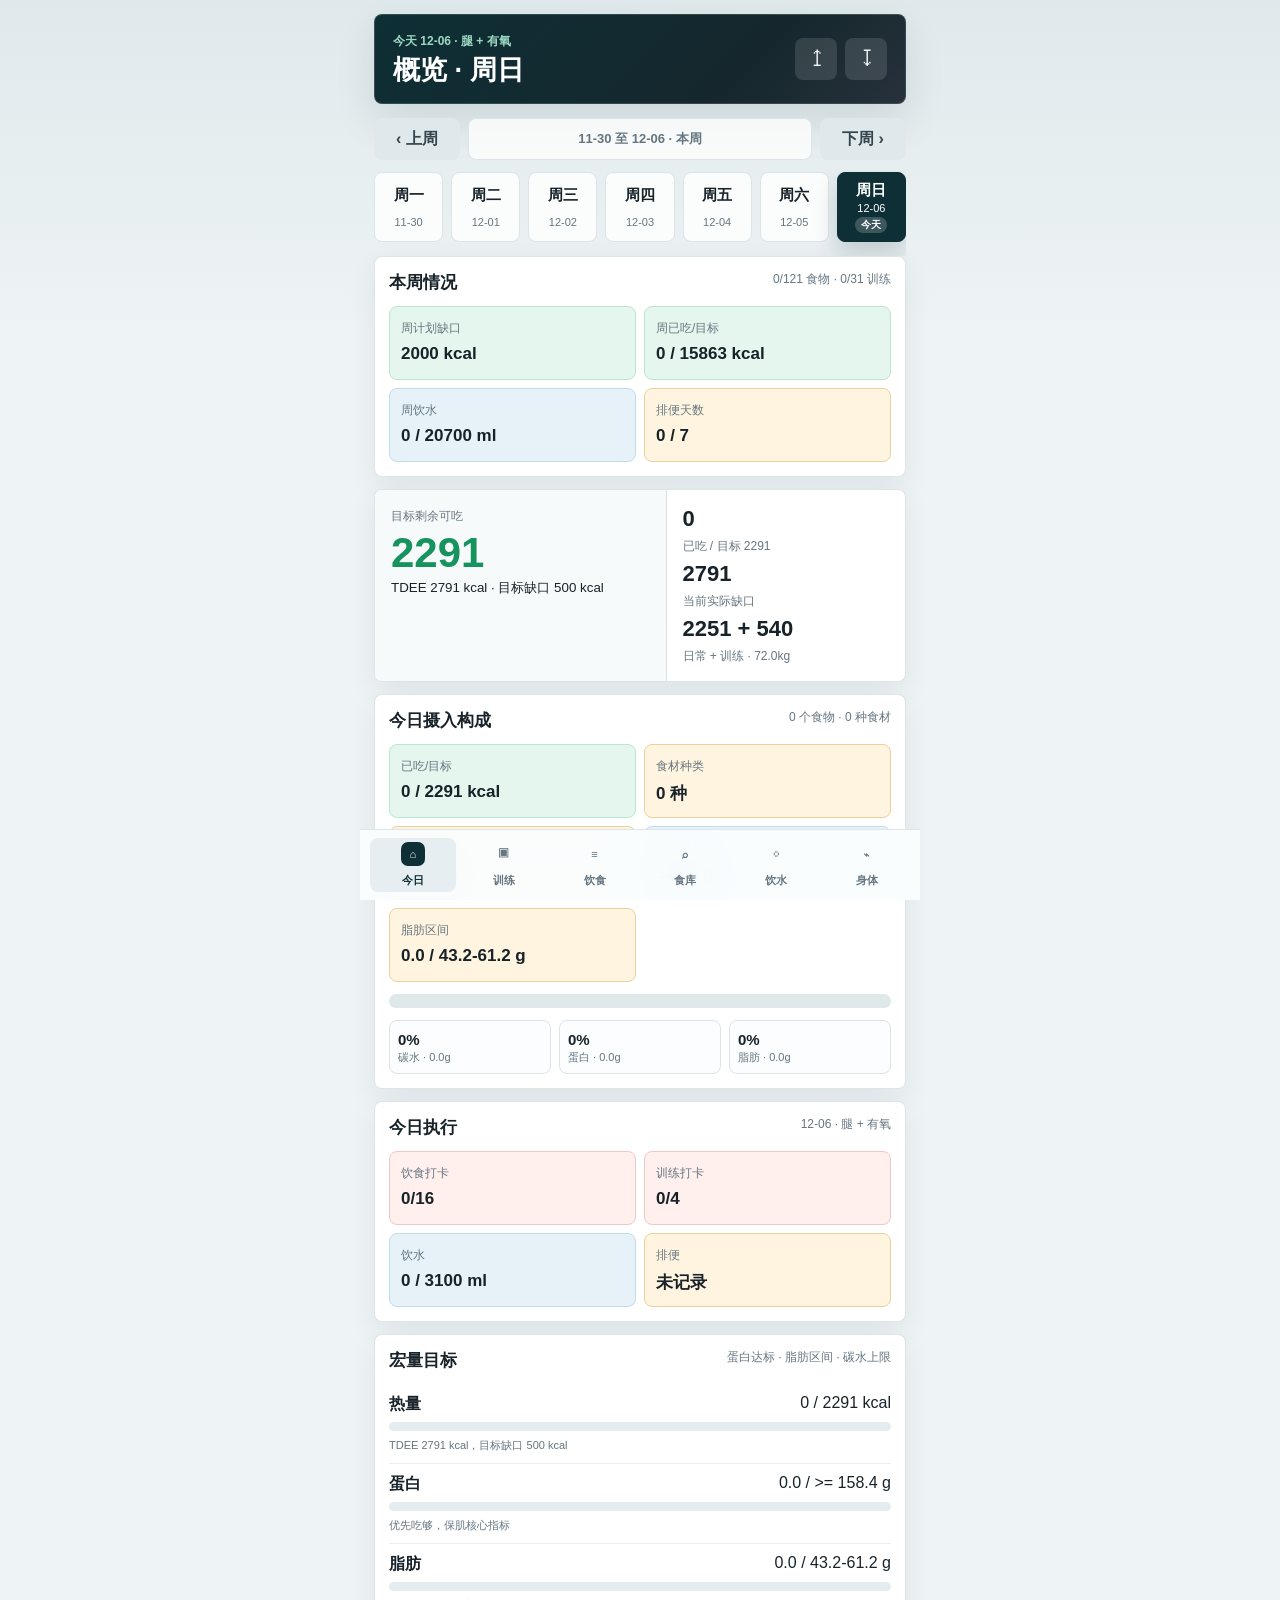
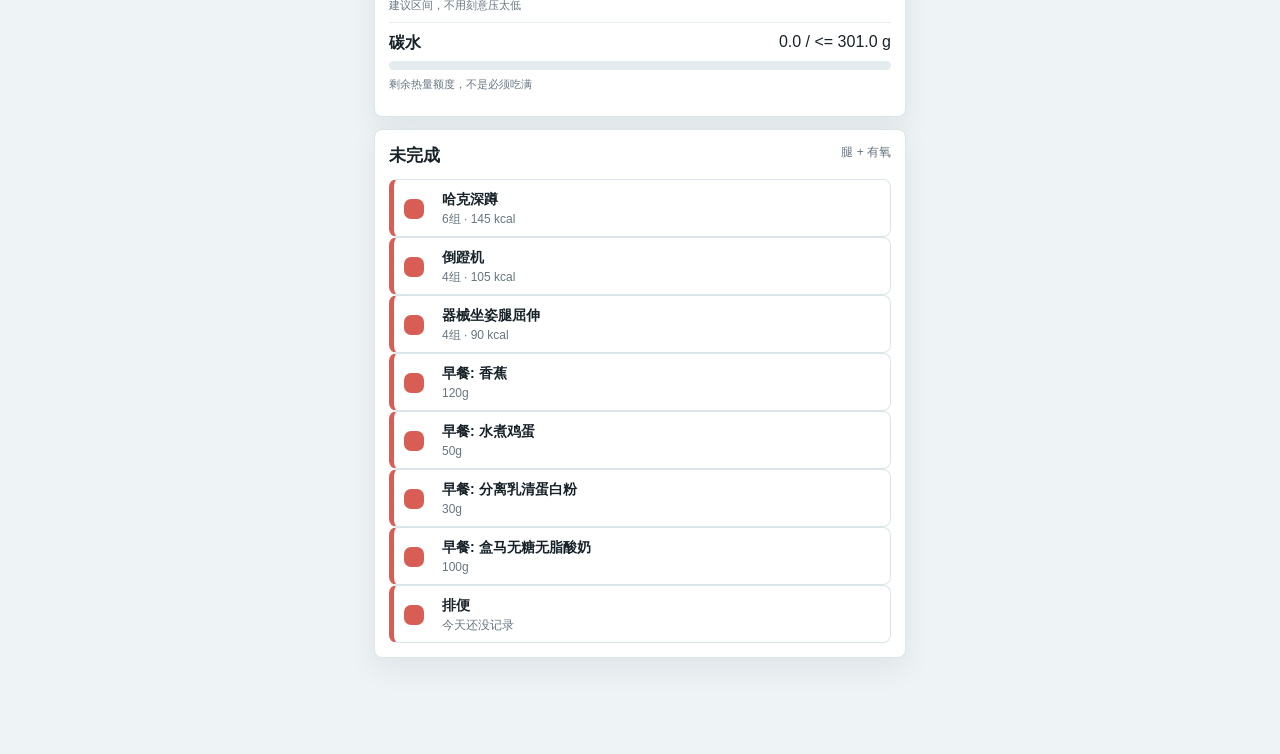
==== cutting-tracker/index.html @ 2b7ff389 "Simplify water tracking" ====
<!doctype html>
<html lang="zh-CN">
  <head>
    <meta charset="utf-8" />
    <meta name="viewport" content="width=device-width, initial-scale=1, viewport-fit=cover" />
    <meta name="theme-color" content="#0d2f35" />
    <title>减脂打卡</title>
    <link rel="manifest" href="./manifest.json" />
    <link rel="stylesheet" href="./styles.css?v=24" />
  </head>
  <body>
    <main id="app" class="app-shell">
      <header class="topbar">
        <div>
          <p class="kicker" id="dateContext">一周减脂记录</p>
          <h1 id="pageTitle">今日</h1>
        </div>
        <div class="top-actions">
          <button id="importBtn" class="icon-button" type="button" aria-label="导入Excel">
            <span aria-hidden="true">↥</span>
          </button>
          <button id="exportBtn" class="icon-button" type="button" aria-label="导出Excel">
            <span aria-hidden="true">↧</span>
          </button>
        </div>
      </header>

      <input id="importFile" type="file" accept=".xlsx,.json,application/vnd.openxmlformats-officedocument.spreadsheetml.sheet,application/json" hidden />

      <section class="weekbar" aria-label="选择周">
        <button id="prevWeek" class="plain-button" type="button">‹ 上周</button>
        <button id="weekLabel" class="week-label" type="button" aria-label="回到当前周"></button>
        <button id="nextWeek" class="plain-button" type="button">下周 ›</button>
      </section>

      <section class="date-strip" aria-label="选择日期" id="dateStrip"></section>

      <section id="view" class="view"></section>

      <nav class="tabbar" aria-label="主导航">
        <button class="tab is-active" data-tab="today" type="button">
          <span class="tab-icon">⌂</span><span>今日</span>
        </button>
        <button class="tab" data-tab="training" type="button">
          <span class="tab-icon">▣</span><span>训练</span>
        </button>
        <button class="tab" data-tab="meals" type="button">
          <span class="tab-icon">≡</span><span>饮食</span>
        </button>
        <button class="tab" data-tab="library" type="button">
          <span class="tab-icon">⌕</span><span>食库</span>
        </button>
        <button class="tab" data-tab="water" type="button">
          <span class="tab-icon">◌</span><span>饮水</span>
        </button>
        <button class="tab" data-tab="body" type="button">
          <span class="tab-icon">⌁</span><span>身体</span>
        </button>
      </nav>
    </main>

    <template id="progressTemplate">
      <div class="progress">
        <span class="progress-fill"></span>
      </div>
    </template>

    <script src="./app.js?v=24"></script>
  </body>
</html>
---- cutting-tracker/styles.css ----
:root {
  --bg: #eef3f5;
  --surface: #ffffff;
  --surface-2: #f7fafb;
  --ink: #172229;
  --muted: #667681;
  --line: #dbe4e8;
  --deep: #0d2f35;
  --deep-2: #183e45;
  --green: #16935f;
  --green-soft: #e5f6ee;
  --red: #d85d55;
  --red-soft: #fff0ee;
  --blue: #2878a8;
  --blue-soft: #e6f2f8;
  --amber: #ba7a1d;
  --amber-soft: #fff4df;
  --shadow: 0 18px 42px rgba(20, 41, 50, 0.11);
}

* { box-sizing: border-box; }

html,
body {
  margin: 0;
  min-height: 100%;
  background: linear-gradient(180deg, #dfe9eb 0, var(--bg) 330px);
  color: var(--ink);
  font-family: -apple-system, BlinkMacSystemFont, "Segoe UI", sans-serif;
  letter-spacing: 0;
}

button,
input,
select { font: inherit; }

button { -webkit-tap-highlight-color: transparent; }
h1, h2, h3, p { margin: 0; }
h1 { font-size: 27px; line-height: 1.08; }

.app-shell {
  width: min(100%, 560px);
  min-height: 100vh;
  margin: 0 auto;
  padding: max(14px, env(safe-area-inset-top)) 14px calc(96px + env(safe-area-inset-bottom));
}

.topbar {
  display: flex;
  justify-content: space-between;
  align-items: center;
  gap: 14px;
  padding: 18px;
  border: 1px solid rgba(255, 255, 255, 0.14);
  border-radius: 8px;
  background: linear-gradient(135deg, var(--deep), #15272d 68%, #27313b);
  color: #fff;
  box-shadow: var(--shadow);
}

.kicker {
  margin: 0 0 6px;
  color: #9bd7c0;
  font-size: 12px;
  font-weight: 850;
}

.top-actions {
  display: flex;
  gap: 8px;
}

.icon-button,
.plain-button,
.date-pill,
.tab,
.task,
.food-check,
.quick-water,
.primary-button,
.food-actions button,
.food-chip,
.estimate-button {
  border: 0;
  cursor: pointer;
}

.icon-button {
  width: 42px;
  height: 42px;
  border-radius: 8px;
  background: rgba(255, 255, 255, 0.12);
  color: #fff;
  font-size: 22px;
}

.weekbar {
  display: grid;
  grid-template-columns: 86px 1fr 86px;
  gap: 8px;
  align-items: center;
  margin: 14px 0 10px;
}

.plain-button,
.primary-button {
  min-height: 42px;
  border-radius: 8px;
  font-weight: 850;
}

.plain-button {
  background: #dfe8eb;
  color: #34454d;
}

.danger-button {
  background: var(--red-soft);
  color: var(--red);
}

.week-label {
  height: 42px;
  display: grid;
  place-items: center;
  border: 1px solid var(--line);
  border-radius: 8px;
  background: rgba(255, 255, 255, 0.78);
  color: var(--muted);
  font-size: 13px;
  font-weight: 850;
  cursor: pointer;
}

.primary-button {
  background: var(--deep);
  color: #fff;
}

.full-button { width: 100%; }

.date-strip {
  display: grid;
  grid-auto-flow: column;
  grid-auto-columns: minmax(66px, 1fr);
  gap: 8px;
  overflow-x: auto;
  padding: 2px 0 14px;
  scroll-behavior: smooth;
  scroll-padding-inline: 42%;
  scroll-snap-type: x proximity;
  scrollbar-width: none;
}

.date-strip::-webkit-scrollbar { display: none; }

.date-pill {
  min-height: 62px;
  border-radius: 8px;
  border: 1px solid var(--line);
  background: rgba(255, 255, 255, 0.82);
  color: var(--muted);
  display: grid;
  place-items: center;
  gap: 2px;
  padding: 8px 6px;
  scroll-snap-align: center;
}

.date-pill strong { color: var(--ink); font-size: 15px; }
.date-pill span { font-size: 11px; }
.date-pill.is-active {
  background: var(--deep);
  border-color: var(--deep);
  color: #fff;
  box-shadow: 0 12px 24px rgba(13, 47, 53, 0.18);
}
.date-pill.is-active strong { color: #fff; }
.date-pill em {
  margin-top: 1px;
  padding: 1px 6px;
  border-radius: 999px;
  background: var(--blue-soft);
  color: var(--blue);
  font-size: 10px;
  font-style: normal;
  font-weight: 900;
}
.date-pill.is-active em {
  background: rgba(255, 255, 255, 0.2);
  color: #fff;
}
.date-pill.is-today:not(.is-active) { border-color: rgba(40, 120, 168, 0.45); }

.view,
.stack {
  display: grid;
  gap: 12px;
}

.panel,
.meal-card,
.score-panel {
  border: 1px solid rgba(219, 228, 232, 0.96);
  border-radius: 8px;
  background: rgba(255, 255, 255, 0.96);
  box-shadow: 0 10px 30px rgba(20, 41, 50, 0.07);
}

.panel,
.meal-card { padding: 14px; }

.score-panel {
  display: grid;
  grid-template-columns: 1.1fr 0.9fr;
  overflow: hidden;
}

.score-main,
.score-side { padding: 16px; }

.score-main {
  background: var(--surface-2);
  border-right: 1px solid var(--line);
}

.score-main span,
.score-side span,
.mini span,
.field span,
.muted {
  color: var(--muted);
  font-size: 12px;
}

.score-main strong {
  display: block;
  margin: 7px 0 4px;
  font-size: 42px;
  line-height: 1;
}

.score-main.good strong { color: var(--green); }
.score-main.bad strong { color: var(--red); }

.score-side {
  display: grid;
  align-content: center;
  gap: 6px;
}

.score-side b { font-size: 22px; }

.section-title,
.meal-head {
  display: flex;
  justify-content: space-between;
  align-items: flex-start;
  gap: 10px;
  margin-bottom: 12px;
}

.section-title h2,
.meal-head h3 { font-size: 17px; }

.section-title small,
.meal-head small {
  color: var(--muted);
  font-size: 12px;
  line-height: 1.35;
}

.meal-actions {
  display: flex;
  align-items: flex-start;
  gap: 6px;
}

.estimate-button {
  min-height: 28px;
  padding: 5px 9px;
  border-radius: 999px;
  background: var(--deep);
  color: #fff;
  white-space: nowrap;
  font-size: 12px;
  font-weight: 850;
}

.estimate-button.is-active {
  background: var(--blue);
}

.metric-grid {
  display: grid;
  grid-template-columns: repeat(2, 1fr);
  gap: 8px;
}

.mini {
  min-height: 74px;
  padding: 11px;
  border-radius: 8px;
  border: 1px solid var(--line);
  background: var(--surface-2);
}

.mini b {
  display: block;
  margin-top: 7px;
  font-size: 17px;
}

.mini.green { background: var(--green-soft); border-color: #bae7cf; }
.mini.red { background: var(--red-soft); border-color: #f0c8c3; }
.mini.blue { background: var(--blue-soft); border-color: #c1ddea; }
.mini.amber { background: var(--amber-soft); border-color: #ead09c; }

.overview-panel {
  display: grid;
  gap: 12px;
}

.overview-panel .section-title {
  margin-bottom: 0;
}

.overview-grid {
  display: grid;
  grid-template-columns: repeat(2, 1fr);
  gap: 8px;
}

.macro-split {
  height: 14px;
  display: flex;
  overflow: hidden;
  border-radius: 999px;
  background: #e5ecef;
}

.macro-split span {
  display: block;
  min-width: 0;
  height: 100%;
}

.macro-split .carb { background: var(--blue); }
.macro-split .protein { background: var(--green); }
.macro-split .fat { background: var(--amber); }

.empty-split span {
  width: 100%;
  background: #dfe8eb;
}

.macro-ratio-grid {
  display: grid;
  grid-template-columns: repeat(3, 1fr);
  gap: 8px;
}

.macro-ratio-grid span {
  min-height: 46px;
  padding: 9px 8px;
  border: 1px solid var(--line);
  border-radius: 8px;
  background: #fbfdfe;
  color: var(--muted);
  font-size: 11px;
  line-height: 1.3;
}

.macro-ratio-grid b {
  display: block;
  color: var(--ink);
  font-size: 15px;
}

.macro-line {
  display: grid;
  gap: 7px;
  padding: 10px 0;
  border-bottom: 1px solid #e9eff1;
}

.macro-line:last-child { border-bottom: 0; }

.macro-line > div:first-child {
  display: flex;
  justify-content: space-between;
  gap: 10px;
}

.macro-line em {
  color: var(--muted);
  font-size: 11px;
  font-style: normal;
  line-height: 1.35;
}

.progress {
  height: 9px;
  overflow: hidden;
  border-radius: 999px;
  background: #e5ecef;
}

.progress-fill {
  display: block;
  height: 100%;
  border-radius: inherit;
  background: linear-gradient(90deg, var(--blue), var(--green));
}

.task-list { display: grid; gap: 8px; }

.task,
.food-task,
.exercise-task,
.status-row {
  width: 100%;
  min-height: 58px;
  display: grid;
  grid-template-columns: 28px 1fr auto;
  align-items: center;
  gap: 10px;
  border-radius: 8px;
  padding: 10px 10px 9px;
  text-align: left;
  position: relative;
  overflow: hidden;
}

.task.todo,
.food-task.todo,
.exercise-task.todo,
.status-row.todo {
  background: #fff;
  border: 1px solid var(--line);
  border-left: 5px solid var(--red);
}

.task.done,
.food-task.done,
.exercise-task.done,
.status-row.done {
  background: #fff;
  border: 1px solid #c7ead6;
  border-left: 5px solid var(--green);
}

.task-dot,
.status-row > span {
  width: 20px;
  height: 20px;
  border-radius: 7px;
  background: var(--red);
  display: grid;
  place-items: center;
}

.done .task-dot,
.status-row.done > span { background: var(--green); }

.done .task-dot::after,
.status-row.done > span::after {
  content: "✓";
  color: #fff;
  font-size: 13px;
  font-weight: 900;
}

.task-text b,
.food-main b,
.status-row b {
  display: block;
  color: var(--ink);
  font-size: 14px;
}

.task-text small,
.food-main small,
.status-row small {
  display: block;
  margin-top: 2px;
  color: var(--muted);
  font-size: 12px;
  line-height: 1.35;
}

.task-badge,
.badge {
  min-width: 44px;
  padding: 5px 8px;
  border-radius: 999px;
  background: #edf3f5;
  color: var(--ink);
  text-align: center;
  font-size: 12px;
  font-weight: 850;
}

.badge.ok { background: var(--green-soft); color: var(--green); }
.badge.warn { background: var(--red-soft); color: var(--red); }

.food-task,
.exercise-task { grid-template-columns: 28px 1fr auto; }

.food-check {
  background: transparent;
  padding: 0;
}

.food-actions {
  display: flex;
  gap: 5px;
  align-self: start;
}

.food-actions button {
  min-width: 30px;
  height: 30px;
  border-radius: 7px;
  background: #edf3f5;
  color: var(--ink);
  font-weight: 850;
}

.exercise-actions button {
  min-width: 44px;
  padding: 0 7px;
  font-size: 12px;
}

.edit-details { grid-column: 2 / -1; }

.edit-details summary,
.nutrition-details summary {
  width: max-content;
  margin-top: 2px;
  padding: 5px 10px;
  border-radius: 999px;
  background: #edf3f5;
  color: var(--deep);
  font-size: 12px;
  font-weight: 850;
  cursor: pointer;
}

.edit-details[open] summary,
.nutrition-details[open] summary { margin-bottom: 10px; }

.form-grid {
  display: grid;
  grid-template-columns: repeat(2, 1fr);
  gap: 10px;
}

.add-exercise-form {
  margin-top: 14px;
  padding-top: 14px;
  border-top: 1px solid var(--line);
}

.field {
  display: grid;
  gap: 6px;
}

.field input,
.field select {
  width: 100%;
  height: 44px;
  border: 1px solid var(--line);
  border-radius: 8px;
  background: #fbfdfe;
  color: var(--ink);
  padding: 0 10px;
}

.field input:focus,
.field select:focus {
  border-color: rgba(40, 120, 168, 0.7);
  outline: 3px solid rgba(40, 120, 168, 0.13);
}

.span-2 { grid-column: 1 / -1; }
.soft { background: #f8fbfc; }

.food-entry-form {
  display: grid;
  gap: 12px;
}

.nutrition-details {
  border: 1px solid var(--line);
  border-radius: 8px;
  padding: 10px;
  background: #fbfdfe;
}

.nutrition-grid { margin-top: 8px; }

.estimate-panel {
  display: grid;
  gap: 12px;
  margin: -2px 0 12px;
  padding: 12px;
  border: 1px solid #cfe0e6;
  border-radius: 8px;
  background: linear-gradient(180deg, #f9fcfd, #f1f7f9);
}

.estimate-preview {
  min-height: 44px;
  display: grid;
  align-items: center;
  padding: 10px 12px;
  border-radius: 8px;
  background: var(--blue-soft);
  color: #1c5d82;
  font-size: 13px;
  font-weight: 850;
}

.estimate-actions {
  display: grid;
  grid-template-columns: 92px 1fr;
  gap: 8px;
}

.choice-panel {
  margin: -2px 0 12px;
  border: 1px solid var(--line);
  border-radius: 8px;
  background: #fbfdfe;
  overflow: hidden;
}

.choice-panel summary {
  padding: 10px 12px;
  color: var(--deep);
  font-size: 13px;
  font-weight: 900;
  cursor: pointer;
}

.choice-search {
  display: grid;
  gap: 6px;
  padding: 0 10px 6px;
}

.choice-search span {
  color: var(--muted);
  font-size: 12px;
}

.choice-search input {
  width: 100%;
  height: 40px;
  border: 1px solid var(--line);
  border-radius: 8px;
  background: #fff;
  color: var(--ink);
  padding: 0 10px;
}

.choice-search-meta {
  padding: 0 10px 8px;
  color: var(--muted);
  font-size: 12px;
}

.choice-list {
  display: grid;
  gap: 8px;
  max-height: 360px;
  overflow: auto;
  padding: 0 10px 10px;
}

.choice-row {
  display: grid;
  grid-template-columns: 1fr 52px;
  align-items: center;
  gap: 8px;
  padding: 10px;
  border: 1px solid #e2ebef;
  border-radius: 8px;
  background: #fff;
}

.choice-row.is-hidden {
  display: none;
}

.choice-row b,
.choice-row small {
  display: block;
}

.choice-row b {
  font-size: 13px;
}

.choice-row small {
  margin-top: 3px;
  color: var(--muted);
  font-size: 12px;
  line-height: 1.35;
}

.choice-row button {
  min-height: 32px;
  border: 0;
  border-radius: 7px;
  background: var(--green);
  color: #fff;
  font-size: 12px;
  font-weight: 900;
  cursor: pointer;
}

.food-preview {
  min-height: 46px;
  display: grid;
  align-items: center;
  padding: 10px 12px;
  border-radius: 8px;
  border: 1px solid var(--line);
  background: var(--surface-2);
  color: var(--muted);
  font-size: 13px;
  font-weight: 750;
}

.food-preview.ok {
  background: var(--green-soft);
  border-color: #b8e5cc;
  color: #116c49;
}

.food-preview.warn {
  background: var(--amber-soft);
  border-color: #e8cb91;
  color: #865711;
}

.chip-row {
  display: flex;
  gap: 8px;
  overflow-x: auto;
  padding-bottom: 2px;
  scrollbar-width: none;
}

.chip-row::-webkit-scrollbar { display: none; }

.food-chip {
  flex: 0 0 auto;
  min-height: 34px;
  padding: 0 12px;
  border-radius: 999px;
  background: #e8eff2;
  color: #31444d;
  font-size: 12px;
  font-weight: 850;
}

.library-list {
  display: grid;
  gap: 8px;
}

.library-row {
  padding: 10px;
  border: 1px solid var(--line);
  border-radius: 8px;
  background: #fff;
}

.library-row.is-hidden {
  display: none;
}

.library-row summary {
  display: block;
  cursor: pointer;
  list-style: none;
}

.library-row summary::-webkit-details-marker {
  display: none;
}

.library-row summary::after {
  content: "编辑";
  float: right;
  margin-left: 10px;
  padding: 4px 8px;
  border-radius: 999px;
  background: #edf3f5;
  color: var(--deep);
  font-size: 11px;
  font-weight: 900;
}

.library-row[open] summary {
  margin-bottom: 12px;
}

.library-row[open] summary::after {
  content: "收起";
}

.library-row b,
.library-row small {
  display: block;
}

.library-row small {
  margin-top: 3px;
  color: var(--muted);
  font-size: 12px;
}

.library-editor-panel {
  display: grid;
  gap: 12px;
}

.library-editor-panel .section-title,
.library-search,
.add-library-details {
  margin-bottom: 0;
}

.library-food-form {
  margin-top: 10px;
}

.full-library-list {
  max-height: none;
}

.switch-row {
  display: flex;
  align-items: center;
  gap: 10px;
  min-height: 44px;
  padding: 0 10px;
  border: 1px solid var(--line);
  border-radius: 8px;
  background: #fbfdfe;
  font-weight: 800;
}

.quick-grid {
  display: grid;
  grid-template-columns: repeat(4, 1fr);
  gap: 8px;
}

.quick-water {
  min-height: 44px;
  border-radius: 8px;
  background: var(--blue);
  color: #fff;
  font-weight: 900;
}

.quick-water:nth-child(2) { background: var(--deep); }
.quick-water:nth-child(3) { background: var(--amber); }
.quick-water.danger { background: var(--red); }

.water-log-list {
  display: grid;
  gap: 8px;
}

.water-log-row {
  display: grid;
  grid-template-columns: 1fr auto auto;
  align-items: center;
  gap: 10px;
  min-height: 54px;
  padding: 10px;
  border: 1px solid var(--line);
  border-radius: 8px;
  background: #fbfdfe;
}

.water-log-row b,
.water-log-row small {
  display: block;
}

.water-log-row small {
  margin-top: 2px;
  color: var(--muted);
  font-size: 12px;
}

.water-log-row strong {
  color: var(--deep);
  white-space: nowrap;
}

.water-log-row button {
  min-height: 32px;
  border: 0;
  border-radius: 7px;
  background: var(--red-soft);
  color: var(--red);
  font-weight: 850;
  cursor: pointer;
}

.chart-wrap {
  height: 260px;
  overflow: hidden;
  border: 1px solid #dbe6ea;
  border-radius: 8px;
  background: #f7fafb;
}

canvas {
  display: block;
  width: 100%;
  height: 100%;
}

.empty {
  padding: 22px 8px;
  color: var(--muted);
  text-align: center;
}

.empty.compact { padding: 10px 8px; }

.tabbar {
  position: fixed;
  left: 50%;
  bottom: 0;
  z-index: 20;
  width: min(100%, 560px);
  transform: translateX(-50%);
  display: grid;
  grid-template-columns: repeat(6, 1fr);
  gap: 5px;
  padding: 8px 10px calc(8px + env(safe-area-inset-bottom));
  border-top: 1px solid var(--line);
  background: rgba(250, 253, 254, 0.94);
  backdrop-filter: blur(18px);
}

.tab {
  min-height: 54px;
  border-radius: 8px;
  background: transparent;
  color: var(--muted);
  display: grid;
  place-items: center;
  gap: 2px;
  font-size: 11px;
  font-weight: 800;
}

.tab-icon {
  display: grid;
  place-items: center;
  width: 24px;
  height: 24px;
  border-radius: 7px;
}

.tab.is-active {
  color: var(--deep);
  background: #e6eef1;
}

.tab.is-active .tab-icon {
  background: var(--deep);
  color: #fff;
}

@media (max-width: 390px) {
  .app-shell { padding-left: 10px; padding-right: 10px; }
  h1 { font-size: 24px; }
  .topbar { padding: 16px; }
  .score-panel { grid-template-columns: 1fr; }
  .score-main { border-right: 0; border-bottom: 1px solid var(--line); }
  .quick-grid { grid-template-columns: repeat(2, 1fr); }
  .food-task { grid-template-columns: 26px 1fr auto; }
  .food-actions { grid-column: 3; justify-content: end; }
  .form-grid { grid-template-columns: 1fr; }
  .span-2 { grid-column: 1; }
  .meal-head { align-items: flex-start; }
  .meal-actions { display: grid; justify-items: end; }
  .estimate-actions { grid-template-columns: 1fr; }
  .choice-row { grid-template-columns: 1fr; }
  .tab { font-size: 10px; }
  .overview-grid { grid-template-columns: 1fr; }
  .macro-ratio-grid { grid-template-columns: 1fr; }
}
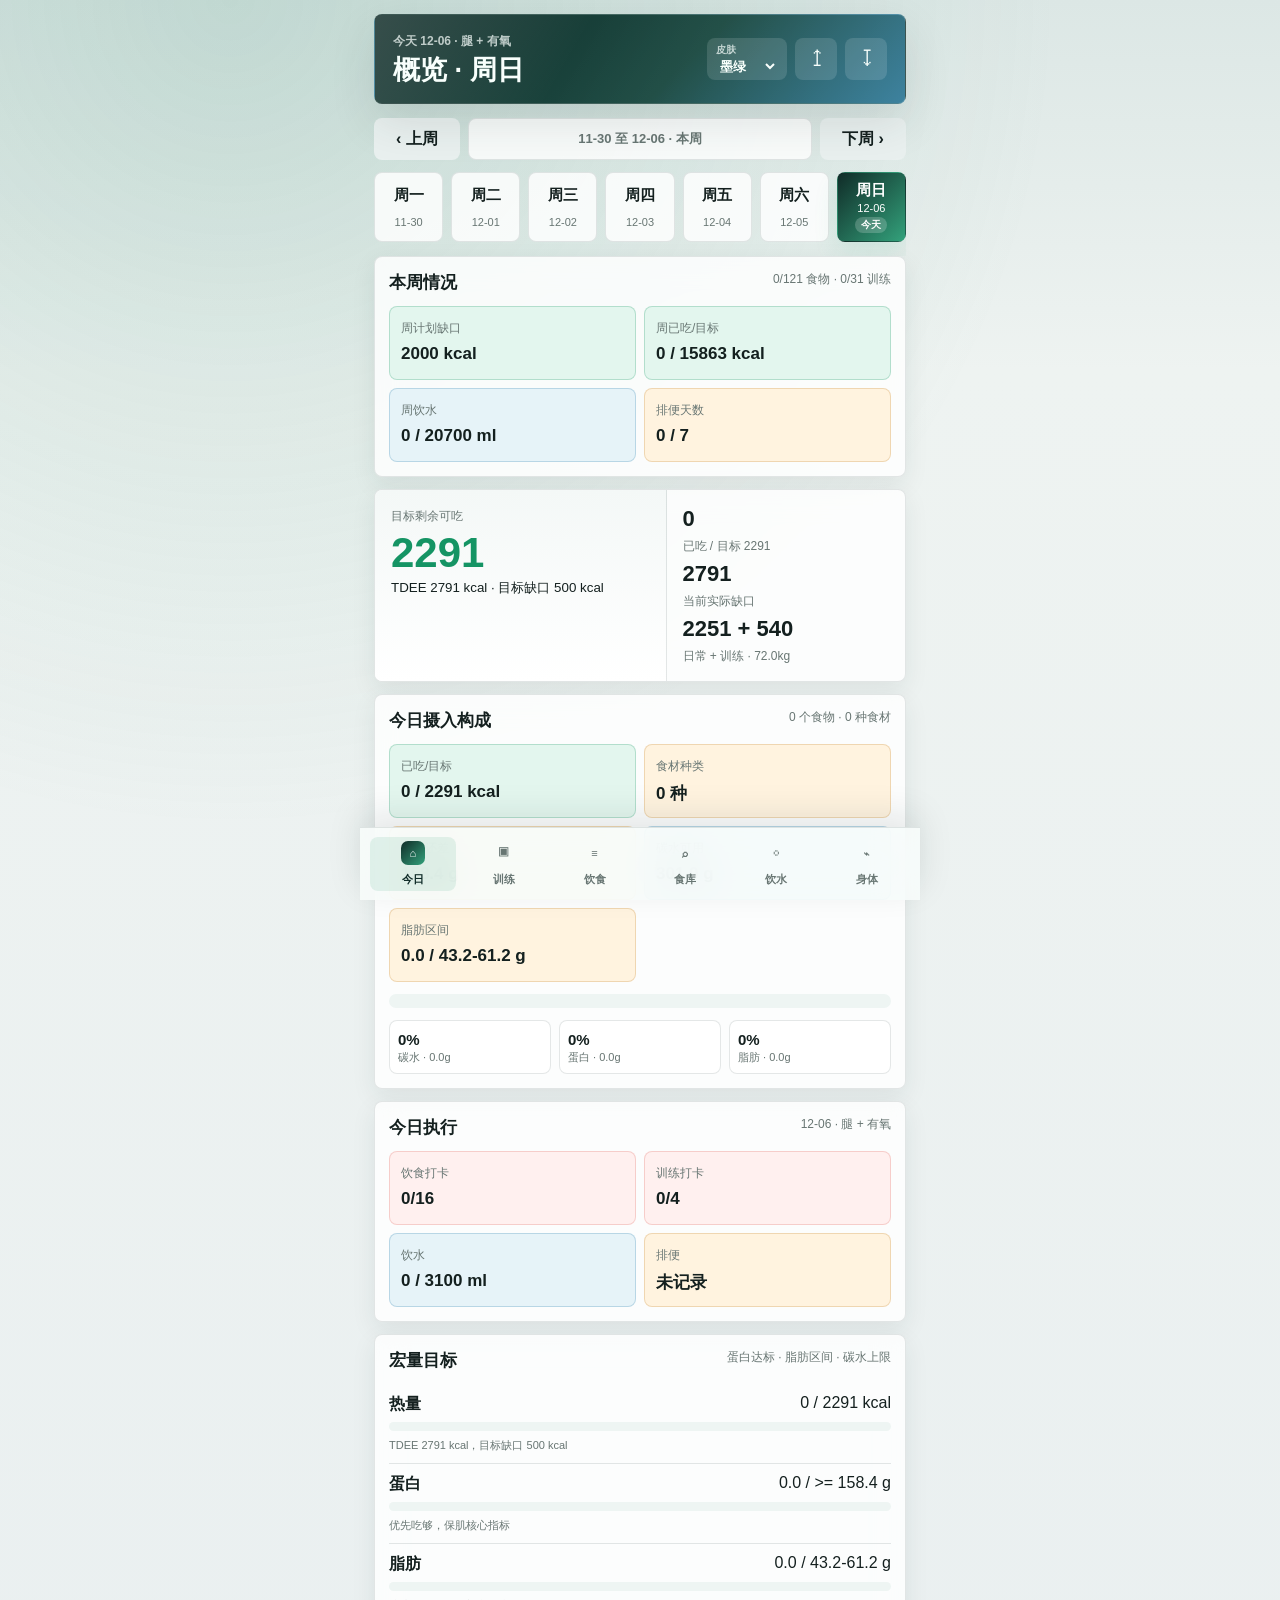
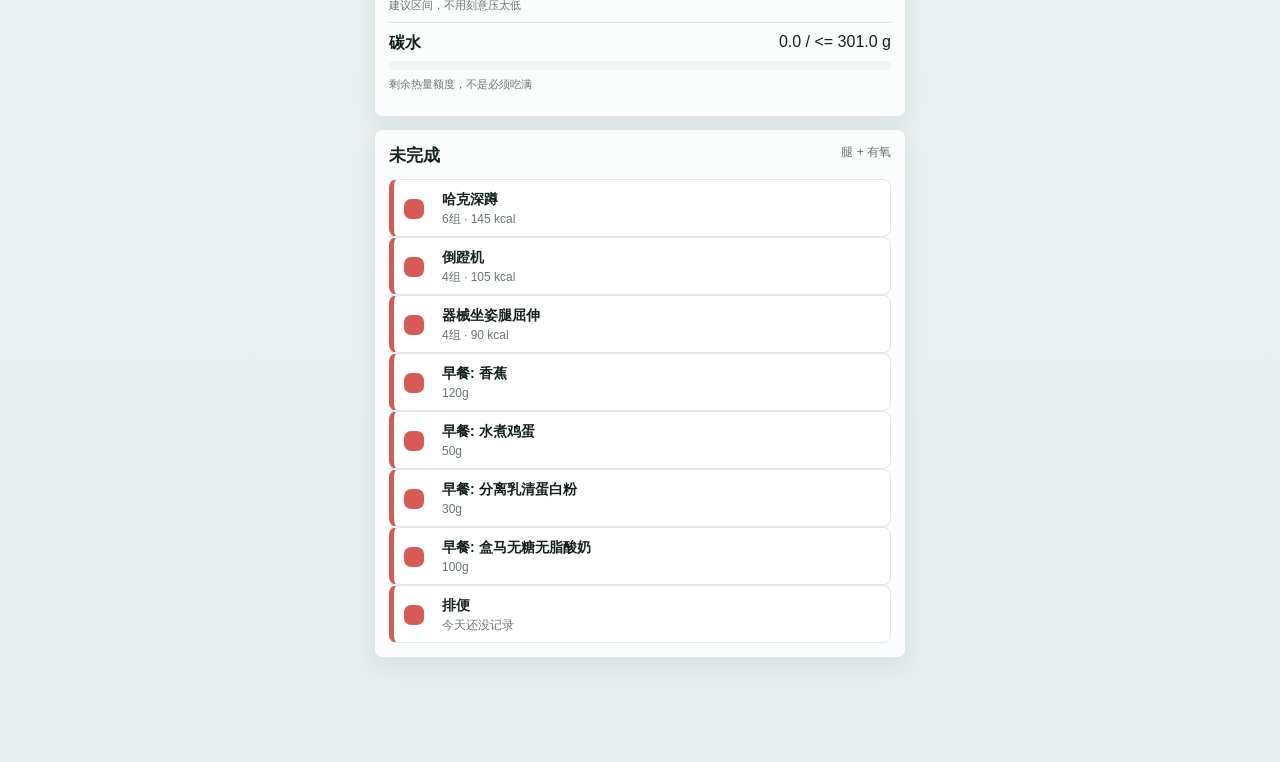
==== commit c17ccd90: "Refresh UI themes" ====
--- a/cutting-tracker/index.html
+++ b/cutting-tracker/index.html
@@ -3,10 +3,10 @@
   <head>
     <meta charset="utf-8" />
     <meta name="viewport" content="width=device-width, initial-scale=1, viewport-fit=cover" />
-    <meta name="theme-color" content="#0d2f35" />
+    <meta name="theme-color" content="#102c28" />
     <title>减脂打卡</title>
     <link rel="manifest" href="./manifest.json" />
-    <link rel="stylesheet" href="./styles.css?v=24" />
+    <link rel="stylesheet" href="./styles.css?v=25" />
   </head>
   <body>
     <main id="app" class="app-shell">
@@ -16,6 +16,15 @@
           <h1 id="pageTitle">今日</h1>
         </div>
         <div class="top-actions">
+          <label class="theme-picker" aria-label="选择皮肤">
+            <span>皮肤</span>
+            <select id="themeSelect">
+              <option value="forest">墨绿</option>
+              <option value="night">曜黑</option>
+              <option value="mist">晨雾</option>
+              <option value="ocean">海蓝</option>
+            </select>
+          </label>
           <button id="importBtn" class="icon-button" type="button" aria-label="导入Excel">
             <span aria-hidden="true">↥</span>
           </button>
@@ -65,6 +74,6 @@
       </div>
     </template>
 
-    <script src="./app.js?v=24"></script>
+    <script src="./app.js?v=25"></script>
   </body>
 </html>
--- a/cutting-tracker/styles.css
+++ b/cutting-tracker/styles.css
@@ -1,33 +1,134 @@
 :root {
-  --bg: #eef3f5;
+  --bg: #e8eef0;
+  --page-bg: radial-gradient(circle at 18% 0, rgba(82, 154, 130, 0.2), transparent 32%),
+    linear-gradient(180deg, #dce7e5 0, #eef3f1 370px, #e8eef0 100%);
   --surface: #ffffff;
-  --surface-2: #f7fafb;
-  --ink: #172229;
-  --muted: #667681;
-  --line: #dbe4e8;
-  --deep: #0d2f35;
-  --deep-2: #183e45;
-  --green: #16935f;
-  --green-soft: #e5f6ee;
-  --red: #d85d55;
-  --red-soft: #fff0ee;
-  --blue: #2878a8;
-  --blue-soft: #e6f2f8;
-  --amber: #ba7a1d;
+  --surface-2: #f4f8f7;
+  --surface-3: #eef5f3;
+  --glass: rgba(255, 255, 255, 0.82);
+  --ink: #14201f;
+  --muted: #687673;
+  --line: rgba(37, 62, 58, 0.12);
+  --deep: #102c28;
+  --deep-2: #1d4b43;
+  --green: #159464;
+  --green-soft: #e3f6ee;
+  --red: #d65b55;
+  --red-soft: #fff0ef;
+  --blue: #287aa4;
+  --blue-soft: #e6f3f8;
+  --amber: #b67822;
+  --amber-soft: #fff3df;
+  --accent: #33a17b;
+  --accent-2: #2d7897;
+  --accent-soft: rgba(51, 161, 123, 0.12);
+  --topbar: linear-gradient(135deg, #102c28 0%, #1d4b43 58%, #2d7897 100%);
+  --topbar-text: #f8fffc;
+  --topbar-muted: rgba(248, 255, 252, 0.72);
+  --button-surface: #e9f0ef;
+  --shadow: 0 18px 46px rgba(30, 50, 47, 0.12);
+  --shadow-soft: 0 8px 24px rgba(30, 50, 47, 0.08);
+  --nav-bg: rgba(248, 252, 251, 0.88);
+}
+
+* { box-sizing: border-box; }
+
+body[data-theme="night"] {
+  --bg: #0f1517;
+  --page-bg: radial-gradient(circle at 10% -8%, rgba(62, 154, 118, 0.28), transparent 36%),
+    linear-gradient(180deg, #111b1d 0, #0f1517 55%, #121719 100%);
+  --surface: #192224;
+  --surface-2: #121a1c;
+  --surface-3: #202b2e;
+  --glass: rgba(25, 34, 36, 0.82);
+  --ink: #edf7f4;
+  --muted: #9baaa6;
+  --line: rgba(226, 240, 235, 0.12);
+  --deep: #10211f;
+  --deep-2: #245247;
+  --green: #3ccc8b;
+  --green-soft: rgba(60, 204, 139, 0.14);
+  --red: #ff7d73;
+  --red-soft: rgba(255, 125, 115, 0.14);
+  --blue: #6ab4d7;
+  --blue-soft: rgba(106, 180, 215, 0.14);
+  --amber: #e2a84a;
+  --amber-soft: rgba(226, 168, 74, 0.15);
+  --accent: #3ccc8b;
+  --accent-2: #6ab4d7;
+  --accent-soft: rgba(60, 204, 139, 0.14);
+  --topbar: linear-gradient(135deg, #182425 0%, #203d38 55%, #25384d 100%);
+  --topbar-text: #f5fffb;
+  --topbar-muted: rgba(245, 255, 251, 0.66);
+  --button-surface: #202b2e;
+  --shadow: 0 20px 50px rgba(0, 0, 0, 0.36);
+  --shadow-soft: 0 10px 26px rgba(0, 0, 0, 0.22);
+  --nav-bg: rgba(18, 26, 28, 0.88);
+}
+
+body[data-theme="mist"] {
+  --bg: #edf1f3;
+  --page-bg: radial-gradient(circle at 16% 0, rgba(44, 124, 155, 0.14), transparent 33%),
+    linear-gradient(180deg, #e3ecef 0, #f7f9fa 360px, #edf1f3 100%);
+  --surface: #ffffff;
+  --surface-2: #f6f8f9;
+  --surface-3: #edf3f5;
+  --glass: rgba(255, 255, 255, 0.84);
+  --ink: #172126;
+  --muted: #69757b;
+  --line: rgba(39, 55, 64, 0.12);
+  --deep: #24323a;
+  --deep-2: #365967;
+  --green: #208b68;
+  --green-soft: #e4f4ee;
+  --red: #ce5e6b;
+  --red-soft: #fff0f2;
+  --blue: #2c7c9b;
+  --blue-soft: #e4f2f7;
+  --amber: #b28028;
+  --amber-soft: #fff3dc;
+  --accent: #2c7c9b;
+  --accent-2: #208b68;
+  --accent-soft: rgba(44, 124, 155, 0.12);
+  --topbar: linear-gradient(135deg, #23323a 0%, #2c6174 58%, #208b68 100%);
+}
+
+body[data-theme="ocean"] {
+  --bg: #e6f0f3;
+  --page-bg: radial-gradient(circle at 85% 0, rgba(21, 144, 139, 0.18), transparent 33%),
+    linear-gradient(180deg, #d8e9ee 0, #edf5f6 380px, #e6f0f3 100%);
+  --surface: #ffffff;
+  --surface-2: #f3f8f9;
+  --surface-3: #e9f4f4;
+  --glass: rgba(255, 255, 255, 0.82);
+  --ink: #122329;
+  --muted: #62757b;
+  --line: rgba(20, 64, 73, 0.13);
+  --deep: #0f3a46;
+  --deep-2: #17606b;
+  --green: #15908b;
+  --green-soft: #e2f4f2;
+  --red: #d45d63;
+  --red-soft: #fff0f1;
+  --blue: #237fb3;
+  --blue-soft: #e2f1f9;
+  --amber: #ba842a;
   --amber-soft: #fff4df;
-  --shadow: 0 18px 42px rgba(20, 41, 50, 0.11);
-}
-
-* { box-sizing: border-box; }
+  --accent: #15908b;
+  --accent-2: #237fb3;
+  --accent-soft: rgba(21, 144, 139, 0.12);
+  --topbar: linear-gradient(135deg, #0f3a46 0%, #17606b 55%, #15908b 100%);
+}
 
 html,
 body {
   margin: 0;
   min-height: 100%;
-  background: linear-gradient(180deg, #dfe9eb 0, var(--bg) 330px);
+  background: var(--page-bg);
   color: var(--ink);
   font-family: -apple-system, BlinkMacSystemFont, "Segoe UI", sans-serif;
   letter-spacing: 0;
+  transition: background 180ms ease, color 180ms ease;
 }
 
 button,
@@ -42,7 +143,7 @@
   width: min(100%, 560px);
   min-height: 100vh;
   margin: 0 auto;
-  padding: max(14px, env(safe-area-inset-top)) 14px calc(96px + env(safe-area-inset-bottom));
+  padding: max(14px, env(safe-area-inset-top)) 14px calc(104px + env(safe-area-inset-bottom));
 }
 
 .topbar {
@@ -51,16 +152,26 @@
   align-items: center;
   gap: 14px;
   padding: 18px;
-  border: 1px solid rgba(255, 255, 255, 0.14);
-  border-radius: 8px;
-  background: linear-gradient(135deg, var(--deep), #15272d 68%, #27313b);
-  color: #fff;
+  border: 1px solid rgba(255, 255, 255, 0.18);
+  border-radius: 8px;
+  background: var(--topbar);
+  color: var(--topbar-text);
   box-shadow: var(--shadow);
+  position: relative;
+  overflow: hidden;
+}
+
+.topbar::after {
+  content: "";
+  position: absolute;
+  inset: 0;
+  background: linear-gradient(120deg, rgba(255, 255, 255, 0.16), transparent 38%, rgba(255, 255, 255, 0.08));
+  pointer-events: none;
 }
 
 .kicker {
   margin: 0 0 6px;
-  color: #9bd7c0;
+  color: var(--topbar-muted);
   font-size: 12px;
   font-weight: 850;
 }
@@ -68,7 +179,46 @@
 .top-actions {
   display: flex;
   gap: 8px;
-}
+  align-items: center;
+  position: relative;
+  z-index: 1;
+}
+
+.topbar > div:first-child {
+  position: relative;
+  z-index: 1;
+}
+
+.theme-picker {
+  min-width: 80px;
+  height: 42px;
+  display: grid;
+  gap: 1px;
+  align-content: center;
+  padding: 4px 9px;
+  border-radius: 8px;
+  background: rgba(255, 255, 255, 0.13);
+  color: var(--topbar-text);
+}
+
+.theme-picker span {
+  color: var(--topbar-muted);
+  font-size: 10px;
+  font-weight: 800;
+}
+
+.theme-picker select {
+  width: 100%;
+  border: 0;
+  border-radius: 0;
+  background: transparent;
+  color: inherit;
+  font-size: 13px;
+  font-weight: 900;
+  outline: none;
+}
+
+.theme-picker option { color: #172229; }
 
 .icon-button,
 .plain-button,
@@ -89,10 +239,17 @@
   width: 42px;
   height: 42px;
   border-radius: 8px;
-  background: rgba(255, 255, 255, 0.12);
-  color: #fff;
+  background: rgba(255, 255, 255, 0.13);
+  color: var(--topbar-text);
   font-size: 22px;
-}
+  transition: transform 160ms ease, background 160ms ease;
+}
+
+.icon-button:active,
+.plain-button:active,
+.primary-button:active,
+.quick-water:active,
+.tab:active { transform: translateY(1px); }
 
 .weekbar {
   display: grid;
@@ -110,8 +267,8 @@
 }
 
 .plain-button {
-  background: #dfe8eb;
-  color: #34454d;
+  background: var(--button-surface);
+  color: var(--ink);
 }
 
 .danger-button {
@@ -125,7 +282,7 @@
   place-items: center;
   border: 1px solid var(--line);
   border-radius: 8px;
-  background: rgba(255, 255, 255, 0.78);
+  background: var(--glass);
   color: var(--muted);
   font-size: 13px;
   font-weight: 850;
@@ -133,8 +290,9 @@
 }
 
 .primary-button {
-  background: var(--deep);
+  background: linear-gradient(135deg, var(--deep), var(--accent));
   color: #fff;
+  box-shadow: 0 10px 20px var(--accent-soft);
 }
 
 .full-button { width: 100%; }
@@ -158,7 +316,7 @@
   min-height: 62px;
   border-radius: 8px;
   border: 1px solid var(--line);
-  background: rgba(255, 255, 255, 0.82);
+  background: var(--glass);
   color: var(--muted);
   display: grid;
   place-items: center;
@@ -170,10 +328,10 @@
 .date-pill strong { color: var(--ink); font-size: 15px; }
 .date-pill span { font-size: 11px; }
 .date-pill.is-active {
-  background: var(--deep);
-  border-color: var(--deep);
+  background: linear-gradient(135deg, var(--deep), var(--accent));
+  border-color: transparent;
   color: #fff;
-  box-shadow: 0 12px 24px rgba(13, 47, 53, 0.18);
+  box-shadow: 0 12px 24px var(--accent-soft);
 }
 .date-pill.is-active strong { color: #fff; }
 .date-pill em {
@@ -201,10 +359,11 @@
 .panel,
 .meal-card,
 .score-panel {
-  border: 1px solid rgba(219, 228, 232, 0.96);
-  border-radius: 8px;
-  background: rgba(255, 255, 255, 0.96);
-  box-shadow: 0 10px 30px rgba(20, 41, 50, 0.07);
+  border: 1px solid var(--line);
+  border-radius: 8px;
+  background: var(--glass);
+  box-shadow: var(--shadow-soft);
+  backdrop-filter: blur(14px);
 }
 
 .panel,
@@ -220,7 +379,7 @@
 .score-side { padding: 16px; }
 
 .score-main {
-  background: var(--surface-2);
+  background: linear-gradient(180deg, var(--surface-2), var(--surface));
   border-right: 1px solid var(--line);
 }
 
@@ -238,6 +397,7 @@
   margin: 7px 0 4px;
   font-size: 42px;
   line-height: 1;
+  letter-spacing: 0;
 }
 
 .score-main.good strong { color: var(--green); }
@@ -249,7 +409,7 @@
   gap: 6px;
 }
 
-.score-side b { font-size: 22px; }
+.score-side b { font-size: 22px; color: var(--ink); }
 
 .section-title,
 .meal-head {
@@ -302,7 +462,7 @@
   padding: 11px;
   border-radius: 8px;
   border: 1px solid var(--line);
-  background: var(--surface-2);
+  background: linear-gradient(180deg, var(--surface), var(--surface-2));
 }
 
 .mini b {
@@ -311,10 +471,10 @@
   font-size: 17px;
 }
 
-.mini.green { background: var(--green-soft); border-color: #bae7cf; }
-.mini.red { background: var(--red-soft); border-color: #f0c8c3; }
-.mini.blue { background: var(--blue-soft); border-color: #c1ddea; }
-.mini.amber { background: var(--amber-soft); border-color: #ead09c; }
+.mini.green { background: var(--green-soft); border-color: rgba(22, 147, 95, 0.24); }
+.mini.red { background: var(--red-soft); border-color: rgba(216, 93, 85, 0.24); }
+.mini.blue { background: var(--blue-soft); border-color: rgba(40, 120, 168, 0.24); }
+.mini.amber { background: var(--amber-soft); border-color: rgba(186, 122, 29, 0.24); }
 
 .overview-panel {
   display: grid;
@@ -336,7 +496,7 @@
   display: flex;
   overflow: hidden;
   border-radius: 999px;
-  background: #e5ecef;
+  background: var(--surface-3);
 }
 
 .macro-split span {
@@ -349,10 +509,7 @@
 .macro-split .protein { background: var(--green); }
 .macro-split .fat { background: var(--amber); }
 
-.empty-split span {
-  width: 100%;
-  background: #dfe8eb;
-}
+.empty-split span { width: 100%; background: var(--surface-3); }
 
 .macro-ratio-grid {
   display: grid;
@@ -365,7 +522,7 @@
   padding: 9px 8px;
   border: 1px solid var(--line);
   border-radius: 8px;
-  background: #fbfdfe;
+  background: var(--surface);
   color: var(--muted);
   font-size: 11px;
   line-height: 1.3;
@@ -381,7 +538,7 @@
   display: grid;
   gap: 7px;
   padding: 10px 0;
-  border-bottom: 1px solid #e9eff1;
+  border-bottom: 1px solid var(--line);
 }
 
 .macro-line:last-child { border-bottom: 0; }
@@ -403,14 +560,14 @@
   height: 9px;
   overflow: hidden;
   border-radius: 999px;
-  background: #e5ecef;
+  background: var(--surface-3);
 }
 
 .progress-fill {
   display: block;
   height: 100%;
   border-radius: inherit;
-  background: linear-gradient(90deg, var(--blue), var(--green));
+  background: linear-gradient(90deg, var(--accent-2), var(--accent));
 }
 
 .task-list { display: grid; gap: 8px; }
@@ -436,7 +593,7 @@
 .food-task.todo,
 .exercise-task.todo,
 .status-row.todo {
-  background: #fff;
+  background: var(--surface);
   border: 1px solid var(--line);
   border-left: 5px solid var(--red);
 }
@@ -445,8 +602,8 @@
 .food-task.done,
 .exercise-task.done,
 .status-row.done {
-  background: #fff;
-  border: 1px solid #c7ead6;
+  background: var(--surface);
+  border: 1px solid rgba(22, 147, 95, 0.24);
   border-left: 5px solid var(--green);
 }
 
@@ -494,7 +651,7 @@
   min-width: 44px;
   padding: 5px 8px;
   border-radius: 999px;
-  background: #edf3f5;
+  background: var(--surface-3);
   color: var(--ink);
   text-align: center;
   font-size: 12px;
@@ -522,7 +679,7 @@
   min-width: 30px;
   height: 30px;
   border-radius: 7px;
-  background: #edf3f5;
+  background: var(--surface-3);
   color: var(--ink);
   font-weight: 850;
 }
@@ -541,7 +698,7 @@
   margin-top: 2px;
   padding: 5px 10px;
   border-radius: 999px;
-  background: #edf3f5;
+  background: var(--surface-3);
   color: var(--deep);
   font-size: 12px;
   font-weight: 850;
@@ -574,19 +731,19 @@
   height: 44px;
   border: 1px solid var(--line);
   border-radius: 8px;
-  background: #fbfdfe;
+  background: var(--surface);
   color: var(--ink);
   padding: 0 10px;
 }
 
 .field input:focus,
 .field select:focus {
-  border-color: rgba(40, 120, 168, 0.7);
-  outline: 3px solid rgba(40, 120, 168, 0.13);
+  border-color: var(--accent);
+  outline: 3px solid var(--accent-soft);
 }
 
 .span-2 { grid-column: 1 / -1; }
-.soft { background: #f8fbfc; }
+.soft { background: var(--surface-2); }
 
 .food-entry-form {
   display: grid;
@@ -597,7 +754,7 @@
   border: 1px solid var(--line);
   border-radius: 8px;
   padding: 10px;
-  background: #fbfdfe;
+  background: var(--surface-2);
 }
 
 .nutrition-grid { margin-top: 8px; }
@@ -607,9 +764,9 @@
   gap: 12px;
   margin: -2px 0 12px;
   padding: 12px;
-  border: 1px solid #cfe0e6;
-  border-radius: 8px;
-  background: linear-gradient(180deg, #f9fcfd, #f1f7f9);
+  border: 1px solid var(--line);
+  border-radius: 8px;
+  background: linear-gradient(180deg, var(--surface), var(--surface-2));
 }
 
 .estimate-preview {
@@ -619,7 +776,7 @@
   padding: 10px 12px;
   border-radius: 8px;
   background: var(--blue-soft);
-  color: #1c5d82;
+  color: var(--blue);
   font-size: 13px;
   font-weight: 850;
 }
@@ -634,7 +791,7 @@
   margin: -2px 0 12px;
   border: 1px solid var(--line);
   border-radius: 8px;
-  background: #fbfdfe;
+  background: var(--surface-2);
   overflow: hidden;
 }
 
@@ -662,7 +819,7 @@
   height: 40px;
   border: 1px solid var(--line);
   border-radius: 8px;
-  background: #fff;
+  background: var(--surface);
   color: var(--ink);
   padding: 0 10px;
 }
@@ -687,9 +844,9 @@
   align-items: center;
   gap: 8px;
   padding: 10px;
-  border: 1px solid #e2ebef;
-  border-radius: 8px;
-  background: #fff;
+  border: 1px solid var(--line);
+  border-radius: 8px;
+  background: var(--surface);
 }
 
 .choice-row.is-hidden {
@@ -716,7 +873,7 @@
   min-height: 32px;
   border: 0;
   border-radius: 7px;
-  background: var(--green);
+  background: linear-gradient(135deg, var(--deep), var(--green));
   color: #fff;
   font-size: 12px;
   font-weight: 900;
@@ -738,14 +895,14 @@
 
 .food-preview.ok {
   background: var(--green-soft);
-  border-color: #b8e5cc;
-  color: #116c49;
+  border-color: rgba(22, 147, 95, 0.24);
+  color: var(--green);
 }
 
 .food-preview.warn {
   background: var(--amber-soft);
-  border-color: #e8cb91;
-  color: #865711;
+  border-color: rgba(186, 122, 29, 0.24);
+  color: var(--amber);
 }
 
 .chip-row {
@@ -763,8 +920,8 @@
   min-height: 34px;
   padding: 0 12px;
   border-radius: 999px;
-  background: #e8eff2;
-  color: #31444d;
+  background: var(--surface-3);
+  color: var(--ink);
   font-size: 12px;
   font-weight: 850;
 }
@@ -778,7 +935,7 @@
   padding: 10px;
   border: 1px solid var(--line);
   border-radius: 8px;
-  background: #fff;
+  background: var(--surface);
 }
 
 .library-row.is-hidden {
@@ -801,7 +958,7 @@
   margin-left: 10px;
   padding: 4px 8px;
   border-radius: 999px;
-  background: #edf3f5;
+  background: var(--surface-3);
   color: var(--deep);
   font-size: 11px;
   font-weight: 900;
@@ -853,7 +1010,7 @@
   padding: 0 10px;
   border: 1px solid var(--line);
   border-radius: 8px;
-  background: #fbfdfe;
+  background: var(--surface);
   font-weight: 800;
 }
 
@@ -866,13 +1023,13 @@
 .quick-water {
   min-height: 44px;
   border-radius: 8px;
-  background: var(--blue);
+  background: linear-gradient(135deg, var(--blue), var(--accent-2));
   color: #fff;
   font-weight: 900;
 }
 
-.quick-water:nth-child(2) { background: var(--deep); }
-.quick-water:nth-child(3) { background: var(--amber); }
+.quick-water:nth-child(2) { background: linear-gradient(135deg, var(--deep), var(--accent)); }
+.quick-water:nth-child(3) { background: linear-gradient(135deg, var(--amber), var(--accent)); }
 .quick-water.danger { background: var(--red); }
 
 .water-log-list {
@@ -889,7 +1046,7 @@
   padding: 10px;
   border: 1px solid var(--line);
   border-radius: 8px;
-  background: #fbfdfe;
+  background: var(--surface);
 }
 
 .water-log-row b,
@@ -904,7 +1061,7 @@
 }
 
 .water-log-row strong {
-  color: var(--deep);
+  color: var(--accent);
   white-space: nowrap;
 }
 
@@ -921,9 +1078,9 @@
 .chart-wrap {
   height: 260px;
   overflow: hidden;
-  border: 1px solid #dbe6ea;
-  border-radius: 8px;
-  background: #f7fafb;
+  border: 1px solid var(--line);
+  border-radius: 8px;
+  background: var(--surface-2);
 }
 
 canvas {
@@ -950,10 +1107,11 @@
   display: grid;
   grid-template-columns: repeat(6, 1fr);
   gap: 5px;
-  padding: 8px 10px calc(8px + env(safe-area-inset-bottom));
+  padding: 9px 10px calc(9px + env(safe-area-inset-bottom));
   border-top: 1px solid var(--line);
-  background: rgba(250, 253, 254, 0.94);
-  backdrop-filter: blur(18px);
+  background: var(--nav-bg);
+  backdrop-filter: blur(20px);
+  box-shadow: 0 -12px 34px rgba(20, 35, 38, 0.1);
 }
 
 .tab {
@@ -966,6 +1124,7 @@
   gap: 2px;
   font-size: 11px;
   font-weight: 800;
+  transition: background 160ms ease, color 160ms ease, transform 160ms ease;
 }
 
 .tab-icon {
@@ -978,11 +1137,11 @@
 
 .tab.is-active {
   color: var(--deep);
-  background: #e6eef1;
+  background: var(--accent-soft);
 }
 
 .tab.is-active .tab-icon {
-  background: var(--deep);
+  background: linear-gradient(135deg, var(--deep), var(--accent));
   color: #fff;
 }
 
